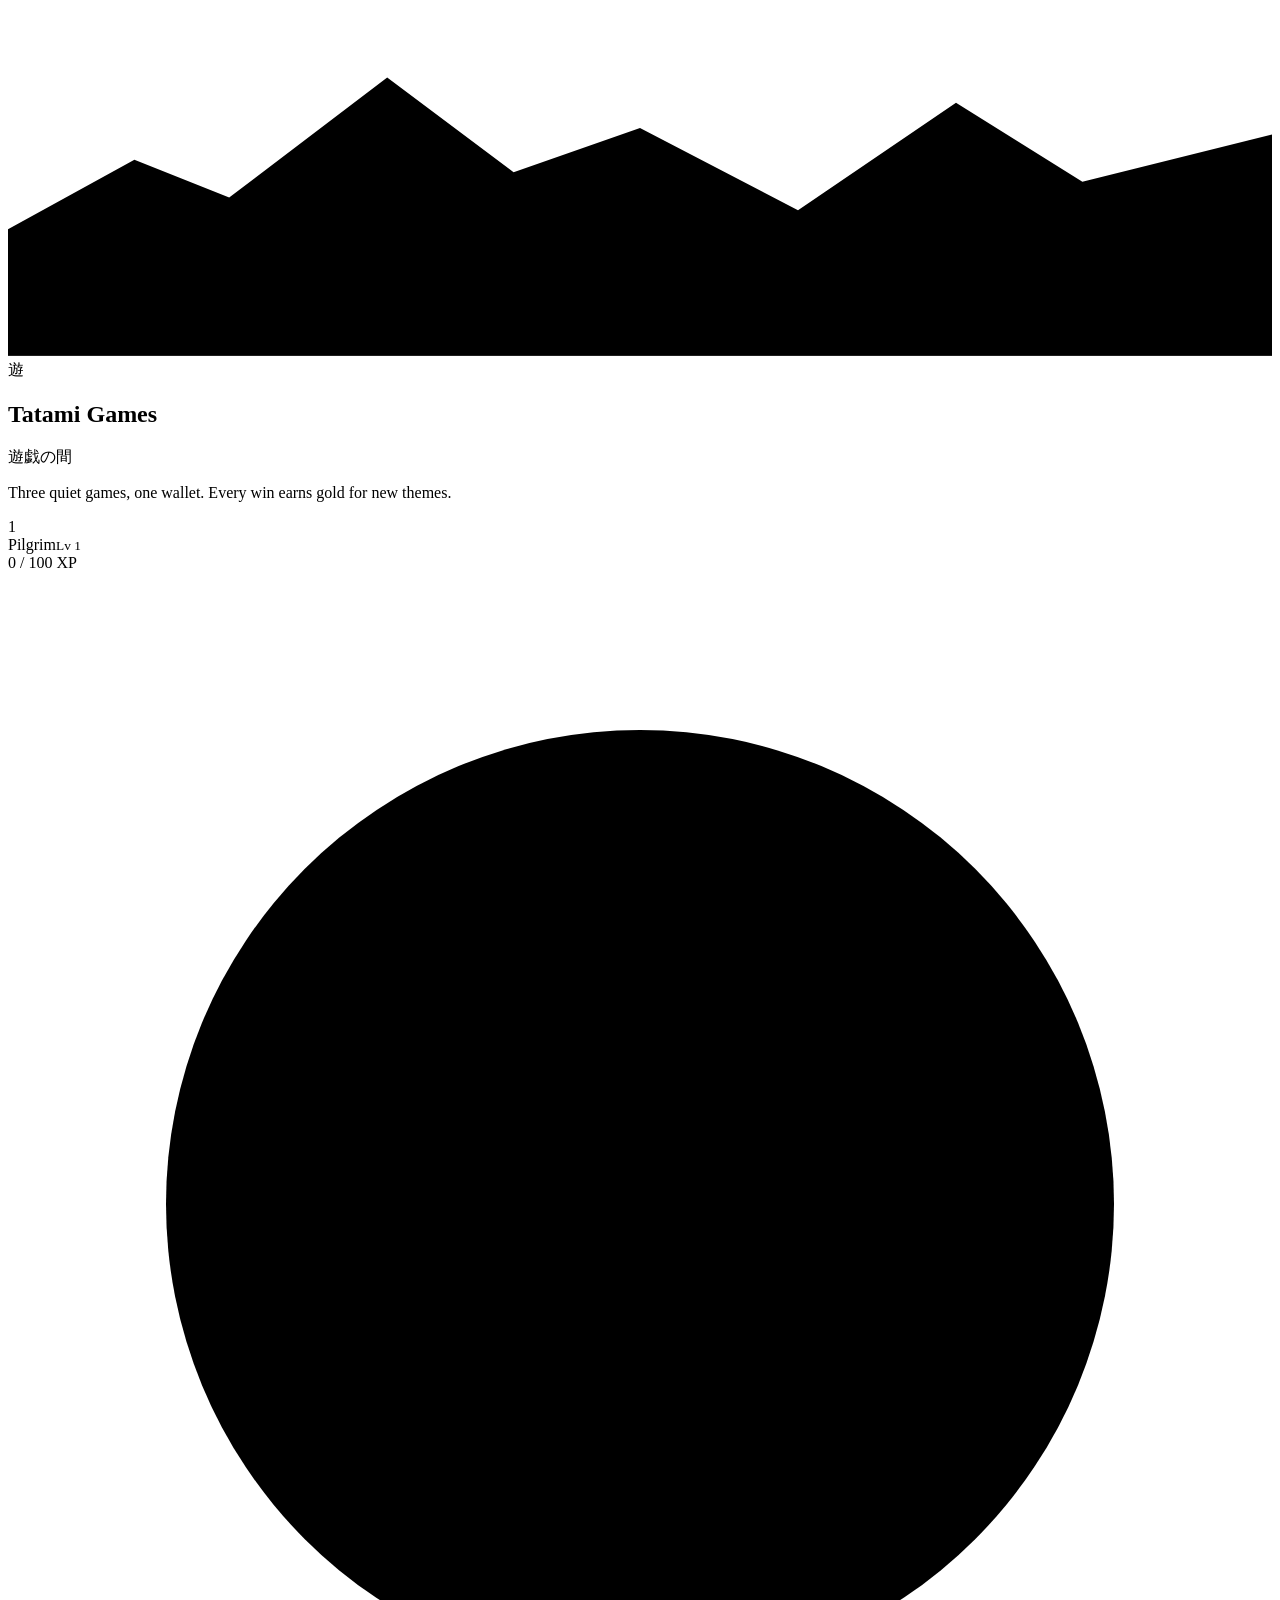
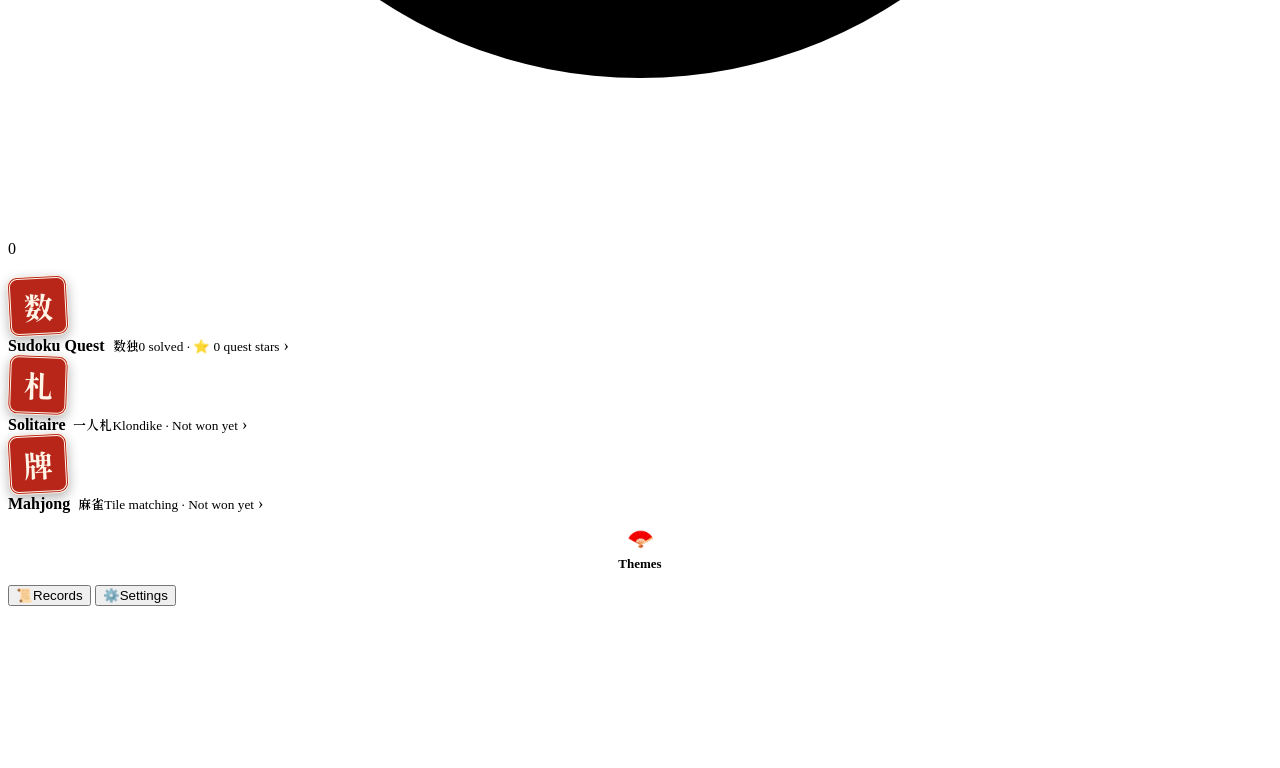
==== index.html @ 04c072c2 "Tatami Games: add Solitaire and Mahjong with a shared hub - index.html is now a hub for all three ga" ====
<!doctype html>
<html lang="en">
<head>
<meta charset="utf-8">
<meta name="viewport" content="width=device-width, initial-scale=1, viewport-fit=cover, user-scalable=no">
<meta name="apple-mobile-web-app-capable" content="yes">
<meta name="mobile-web-app-capable" content="yes">
<meta name="apple-mobile-web-app-status-bar-style" content="black-translucent">
<meta name="apple-mobile-web-app-title" content="Tatami Games">
<meta name="theme-color" content="#140d0b">
<title>Tatami Games</title>
<link rel="manifest" href="manifest.webmanifest">
<link rel="apple-touch-icon" href="icon-180.png">
<link rel="icon" href="icon-192.png">
<link rel="preconnect" href="https://fonts.googleapis.com">
<link rel="preconnect" href="https://fonts.gstatic.com" crossorigin>
<link href="https://fonts.googleapis.com/css2?family=Shippori+Mincho+B1:wght@600;800&display=swap" rel="stylesheet">
<link rel="stylesheet" href="style.css">
<link rel="stylesheet" href="games.css">
</head>
<body data-theme="lacquer">
<div id="app">
  <section id="screen-home" class="screen active"></section>
</div>
<div id="modal" class="modal hidden"><div id="modal-card" class="modal-card"></div></div>
<div id="toast"></div>
<canvas id="confetti"></canvas>
<script src="common.js"></script>
<script src="hub.js"></script>
</body>
</html>
---- games.css ----
/* Hub, Solitaire and Mahjong. Builds on style.css (themes, cards, buttons, modals). */

/* ---------- Hub ---------- */
a.big, .mini-row a { color: inherit; text-decoration: none; -webkit-touch-callout: none; }
.mini-row a {
  display: flex; flex-direction: column; align-items: center; gap: 4px; padding: 13px 6px; border-radius: 16px;
  background: var(--panel); border: 1px solid var(--line); font-size: 22px; position: relative;
}
.mini-row a span { font-size: 13px; font-weight: 600; color: var(--muted); }
.mini-row a:active { transform: scale(.96); }
[data-theme="lacquer"] .mini-row a::after {
  content: ''; position: absolute; inset: 4px; border: 1px solid color-mix(in srgb, var(--gold) 22%, transparent); border-radius: 12px; pointer-events: none;
}
.mini-row.two { grid-template-columns: 1fr 1fr; }
.game-card { padding: 16px; }
.game-card b em { font-style: normal; font-weight: 600; font-size: 13px; color: var(--accent2); margin-left: 4px; font-family: 'Shippori Mincho B1', 'Hiragino Mincho ProN', serif; }
.gseal {
  flex: none; width: 54px; height: 54px; display: grid; place-items: center; border-radius: 10px;
  background: #b8261a; color: #fff4e6; border: 3px double #fff4e6; transform: rotate(-3deg);
  font: 800 30px/1 'Shippori Mincho B1', 'Hiragino Mincho ProN', serif; box-shadow: 0 4px 12px rgba(0,0,0,.3);
}
.game-card:nth-of-type(2) .gseal { transform: rotate(2deg); }
.live { color: var(--good); font-size: 11px; }
.big .chev.reward { display: flex; align-items: center; gap: 4px; font-size: 14px; font-weight: 800; color: var(--gold); }
.rules { text-align: left; margin-top: 8px; }
.rules p { font-size: 14px; line-height: 1.5; margin-top: 10px; }

/* Sudoku's home: a way back to the hub */
#screen-home > .hub-back { position: absolute; top: 0; left: 0; z-index: 3; }

/* ---------- Shared game page frame ---------- */
.play-page #app { height: 100dvh; display: flex; flex-direction: column; padding-left: 8px; padding-right: 8px; overflow: hidden; }
.play-page .screen.active { flex: 1; min-height: 0; gap: 8px; }
.play-page #screen-game { align-items: stretch; }
.play-page #screen-menu.active { overflow-y: auto; -webkit-overflow-scrolling: touch; padding: 0 6px 16px; margin: 0 -2px; }
.play-stats { display: flex; justify-content: space-between; padding: 0 6px; font-weight: 700; font-size: 14px; color: var(--muted); font-variant-numeric: tabular-nums; }
.tools.four { width: 100%; grid-template-columns: repeat(4, 1fr); }
.tool:disabled { opacity: .35; }
.tool.ready svg { color: var(--gold); filter: drop-shadow(0 0 6px var(--gold)); }
.tool.ready span { color: var(--gold); }

/* ---------- Solitaire ---------- */
.sol-board { position: relative; flex: 1; min-height: 0; touch-action: none; }
.slot, .pc { position: absolute; left: 0; top: 0; width: var(--cw); height: var(--ch); border-radius: calc(var(--cw) * .12); }
.slot {
  display: grid; place-items: center; border: 2px dashed color-mix(in srgb, var(--text) 18%, transparent);
  background: color-mix(in srgb, var(--text) 4%, transparent); color: color-mix(in srgb, var(--text) 22%, transparent);
  font-size: calc(var(--cw) * .5); font-family: 'Shippori Mincho B1', 'Hiragino Mincho ProN', serif;
}
.slot.found-slot.red { color: color-mix(in srgb, var(--accent) 45%, transparent); }
.slot.tab-slot span { font-size: calc(var(--cw) * .36); opacity: .7; }
.slot.stock-slot { cursor: pointer; }
.slot.hint { border-color: var(--gold); box-shadow: 0 0 14px var(--gold); }

.pc { transition: transform .24s cubic-bezier(.3,.8,.3,1); will-change: transform; cursor: pointer; }
.pc.instant, .pc.dragging { transition: none; }
.pc.dragging .pc-in { box-shadow: 0 12px 24px rgba(0,0,0,.4); }
.pc-in { position: absolute; inset: 0; border-radius: inherit; box-shadow: 0 1px 3px rgba(0,0,0,.35); }
.pc-face, .pc-back { position: absolute; inset: 0; border-radius: inherit; overflow: hidden; }
.pc-back, .pc.down .pc-face { display: none; }
.pc.down .pc-back { display: block; }
.pc.flip .pc-in { animation: cardFlip .28s ease-out; }
@keyframes cardFlip { 0% { transform: scaleX(.05); } 100% { transform: none; } }
.pc-face {
  background: linear-gradient(170deg, #fffdf6, #f3ead6); color: #1f1a17; border: 1px solid rgba(0,0,0,.18);
  font-family: -apple-system, BlinkMacSystemFont, 'SF Pro Text', 'Segoe UI', Roboto, sans-serif;
}
.pc-face.red { color: #c0392b; }
.pc-face .pr { position: absolute; left: 6%; top: 2%; font-weight: 800; font-size: calc(var(--cw) * .36); letter-spacing: -.06em; line-height: 1; }
.pc-face .ps { position: absolute; right: 7%; top: 3%; font-size: calc(var(--cw) * .32); line-height: 1; }
.pc-face .pm { position: absolute; left: 0; right: 0; bottom: 8%; text-align: center; font-size: calc(var(--cw) * .62); line-height: 1; }
.pc-face .pm.court { font-family: 'Shippori Mincho B1', 'Hiragino Mincho ProN', serif; font-weight: 800; font-size: calc(var(--cw) * .56); bottom: 10%; }
.pc-back {
  border: 2px solid #fff4e6;
  background:
    radial-gradient(circle at 50% 100%, transparent 28%, rgba(255,240,215,.22) 30%, transparent 34%, transparent 46%, rgba(255,240,215,.18) 48%, transparent 52%) 0 0 / 14px 8px,
    linear-gradient(160deg, color-mix(in srgb, var(--accent) 85%, #fff), color-mix(in srgb, var(--accent) 70%, #000));
  box-shadow: inset 0 0 0 2px color-mix(in srgb, var(--accent) 60%, #000);
}
.pc.hint .pc-in { box-shadow: 0 0 0 3px var(--gold), 0 0 16px var(--gold); }
.pc.shake .pc-in { animation: shake .35s; }

/* ---------- Mahjong ---------- */
.mj-board { position: relative; flex: 1; min-height: 0; }
.mt {
  position: absolute; width: calc(var(--tw) - 1px); height: calc(var(--th) - 1px); border-radius: calc(var(--tw) * .14);
  background: #e9dcbd; cursor: pointer;
  box-shadow: calc(var(--d) * .5) calc(var(--d) * .5) 0 #d9c393, var(--d) var(--d) 0 #a8875a, calc(var(--d) + 1px) calc(var(--d) + 2px) 5px rgba(0,0,0,.4);
  transition: transform .15s, opacity .25s, filter .2s;
}
.mt-face {
  position: absolute; inset: 0; border-radius: inherit; display: grid; place-items: center; overflow: hidden;
  background: linear-gradient(160deg, #fffdf7, #f4ead4); border: 1px solid rgba(120,90,40,.25);
  font-family: 'Shippori Mincho B1', 'Hiragino Mincho ProN', serif;
}
.mt-svg { width: 86%; height: 86%; stroke: none; fill: initial; }
.mt-num { position: absolute; top: 4%; left: 0; right: 0; text-align: center; font-weight: 800; font-size: calc(var(--tw) * .44); color: #1e293b; line-height: 1; }
.mt-wan { position: absolute; bottom: 6%; left: 0; right: 0; text-align: center; font-weight: 800; font-size: calc(var(--tw) * .46); color: #c0392b; line-height: 1; }
.mt-big { font-weight: 800; font-size: calc(var(--tw) * .64); line-height: 1; }
.mt-bonus { font-size: calc(var(--tw) * .56); margin-top: -12%; }
.mt-tag { position: absolute; bottom: 7%; right: 8%; color: #fff; font-size: calc(var(--tw) * .2); font-weight: 800; padding: 1px 3px; border-radius: 4px; line-height: 1.1; }
.mt-white { width: 56%; height: 66%; border: calc(var(--tw) * .06) solid #1d4ed8; border-radius: 4px; box-shadow: inset 0 0 0 calc(var(--tw) * .04) #fff, inset 0 0 0 calc(var(--tw) * .07) #1d4ed8; }
.mj-board.dim .mt.blocked { filter: brightness(.72) saturate(.7); }
.mt.sel { transform: translateY(-3px); }
.mt.sel .mt-face { background: linear-gradient(160deg, #fff5c8, #f6d77a); box-shadow: inset 0 0 0 3px var(--gold); }
.mt.hint .mt-face { animation: tileHint .8s ease-in-out 2; }
@keyframes tileHint { 50% { box-shadow: inset 0 0 0 3px var(--accent2); background: #e7f8ff; } }
.mt.gone { opacity: 0; pointer-events: none; transform: scale(.6); }
.mt.pop-out { opacity: 0; transform: scale(1.25) translateY(-8px); pointer-events: none; }
.mt.shake { animation: shake .35s; }
.mt.drop { animation: tileDrop .45s cubic-bezier(.2,1.3,.4,1) backwards; }
@keyframes tileDrop { from { opacity: 0; transform: translateY(-30px) scale(1.08); } }
.mt.shuffled { animation: tileShuffle .5s ease; }
@keyframes tileShuffle { 40% { transform: scaleX(.1); } }

.mj-hero { display: grid; place-items: center; padding: 6px 0 4px; }
.mj-hero-tiles { display: flex; gap: 14px; --tw: 52px; --th: 68px; --d: 6px; }
.mj-hero-tiles .mt { position: relative; cursor: default; }
.mj-hero-tiles .mt:nth-child(1) { transform: rotate(-8deg) translateY(6px); }
.mj-hero-tiles .mt:nth-child(3) { transform: rotate(8deg) translateY(6px); }
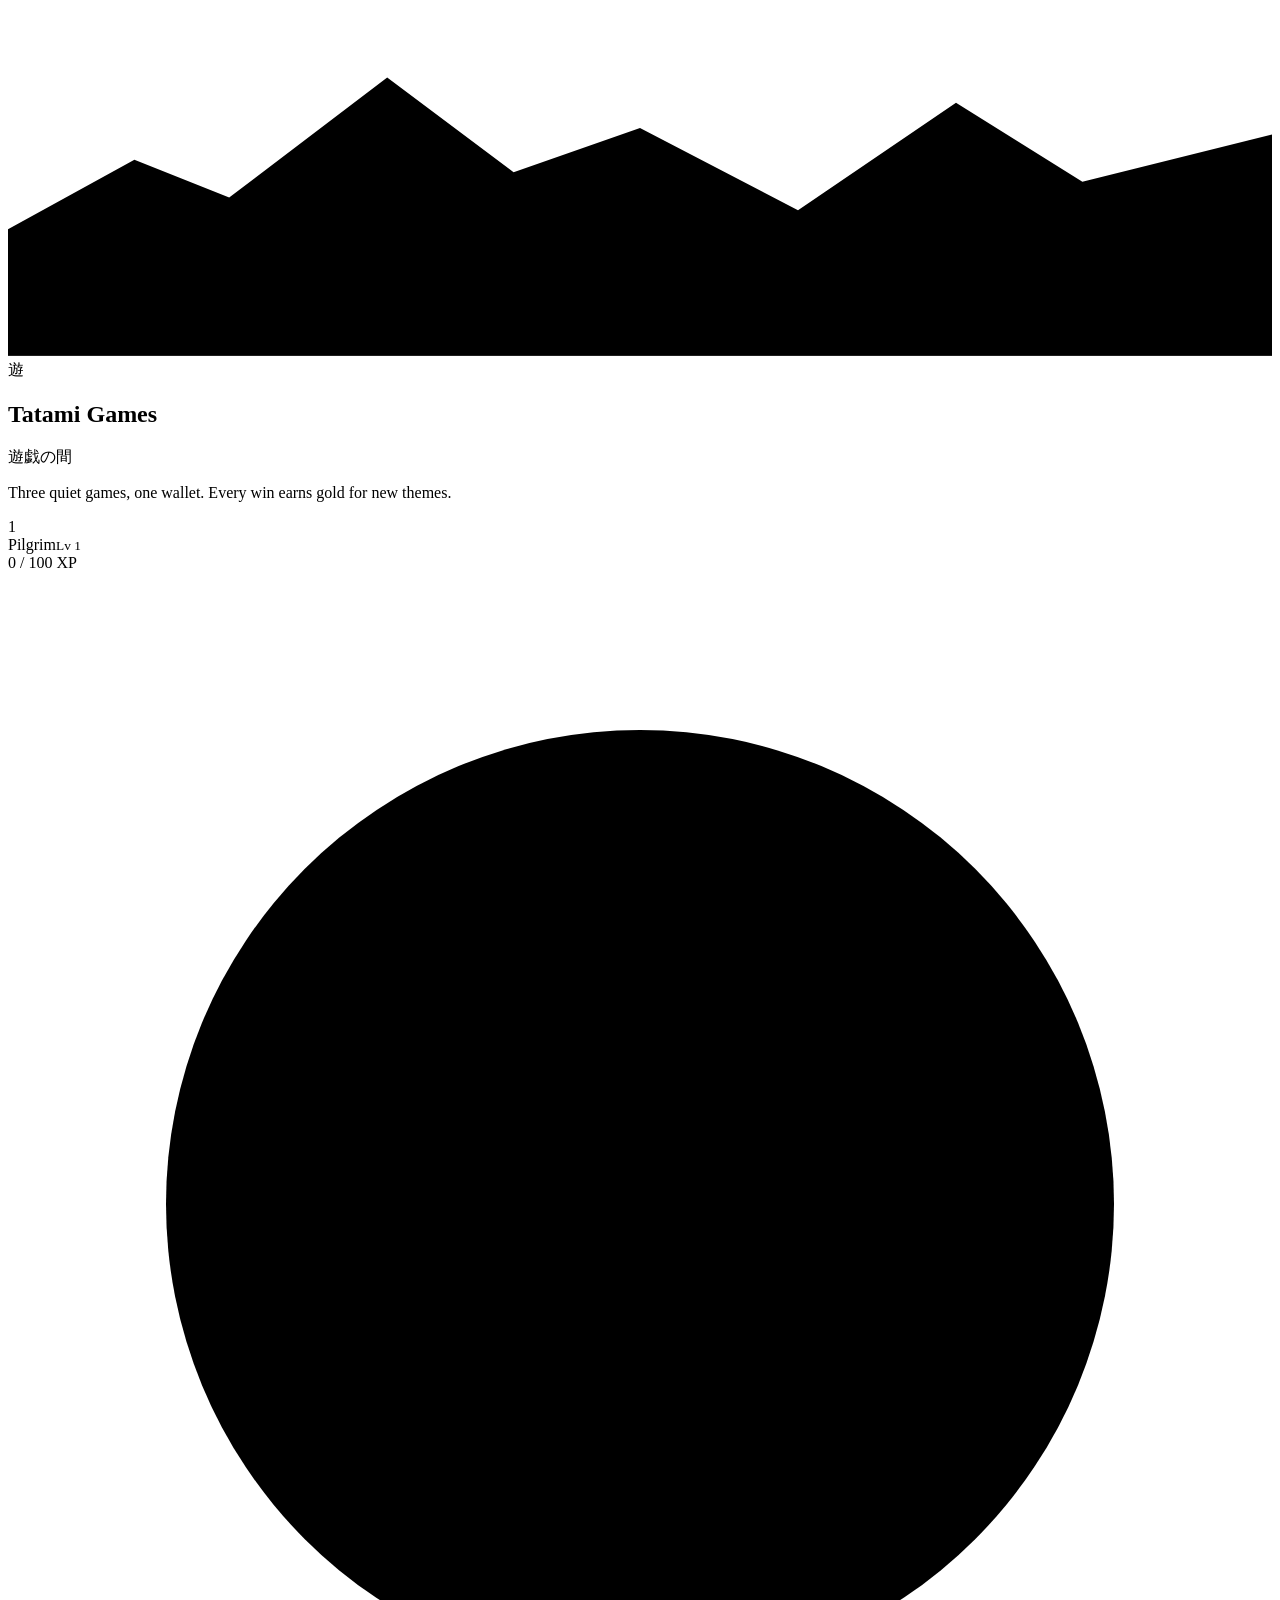
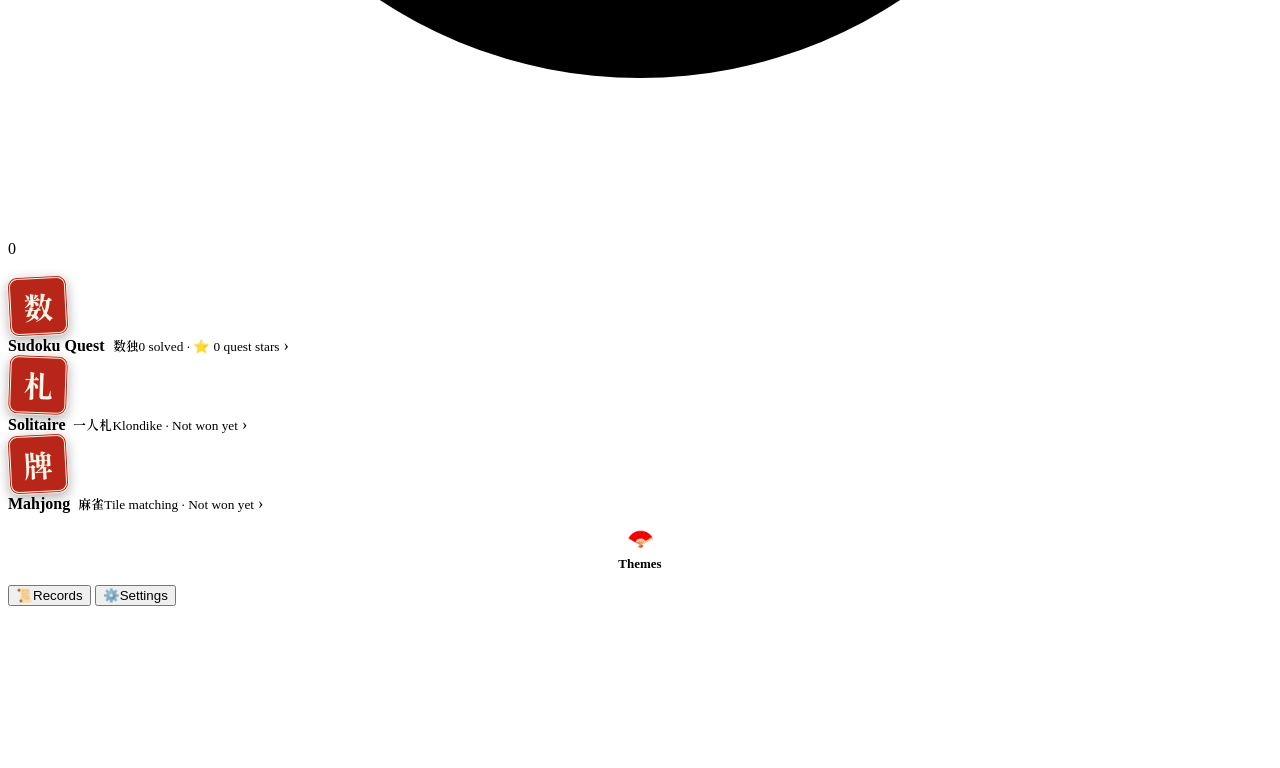
==== commit 720f51bb: "Fonts saved in the app, delete only this app's old caches, block zoom Pages apps share one origin, s" ====
--- a/index.html
+++ b/index.html
@@ -2,7 +2,7 @@
 <html lang="en">
 <head>
 <meta charset="utf-8">
-<meta name="viewport" content="width=device-width, initial-scale=1, viewport-fit=cover, user-scalable=no">
+<meta name="viewport" content="width=device-width, initial-scale=1, maximum-scale=1, user-scalable=no, viewport-fit=cover">
 <meta name="apple-mobile-web-app-capable" content="yes">
 <meta name="mobile-web-app-capable" content="yes">
 <meta name="apple-mobile-web-app-status-bar-style" content="black-translucent">
@@ -12,9 +12,7 @@
 <link rel="manifest" href="manifest.webmanifest">
 <link rel="apple-touch-icon" href="icon-180.png">
 <link rel="icon" href="icon-192.png">
-<link rel="preconnect" href="https://fonts.googleapis.com">
-<link rel="preconnect" href="https://fonts.gstatic.com" crossorigin>
-<link href="https://fonts.googleapis.com/css2?family=Shippori+Mincho+B1:wght@600;800&display=swap" rel="stylesheet">
+<link rel="stylesheet" href="fonts/fonts.css">
 <link rel="stylesheet" href="style.css">
 <link rel="stylesheet" href="games.css">
 </head>
--- a/fonts/fonts.css
+++ b/fonts/fonts.css
@@ -0,0 +1,595 @@
+/* Vendored from Google Fonts so the app works offline. Only the subsets this app's text uses. */
+/* slice */
+@font-face {
+  font-family: 'Shippori Mincho B1';
+  font-style: normal;
+  font-weight: 600;
+  font-display: swap;
+  src: url(ShipporiMinchoB1-0.woff2) format('woff2');
+  unicode-range: U+25e4-25e6, U+2601-2603, U+2609, U+260e-260f, U+2616-2617, U+261c-261f, U+262f, U+2641, U+2660, U+2662-2664, U+2666-2668, U+266d-266e, U+2672-267d, U+26bd-26be, U+2702, U+271a, U+273d, U+2740, U+2756, U+2776-2793, U+27a1, U+2934-2935, U+29bf, U+29fa-29fb, U+2b05-2b07, U+2b1a, U+2b95, U+2e3a-2e3b, U+2e80-2e99, U+2e9b-2ef3, U+2f00-2f13;
+}
+/* slice */
+@font-face {
+  font-family: 'Shippori Mincho B1';
+  font-style: normal;
+  font-weight: 600;
+  font-display: swap;
+  src: url(ShipporiMinchoB1-1.woff2) format('woff2');
+  unicode-range: U+2227, U+26a0, U+2713, U+301f, U+4ff8, U+5239, U+526a, U+54fa, U+5740, U+5937, U+5993, U+59fb, U+5a3c, U+5c41, U+6028, U+626e, U+646f, U+647a, U+64b0, U+64e2, U+65a7, U+66fe, U+6727, U+6955, U+6bef, U+6f23, U+724c, U+767c, U+7a83, U+7ac4, U+7b67, U+8000, U+8471, U+8513, U+8599, U+86db, U+8718, U+87f2, U+88f3, U+8ad2, U+8e2a, U+8fa3, U+95a5, U+9798, U+9910, U+9957, U+9bab, U+9c3b, U+9daf, U+ff95;
+}
+/* slice */
+@font-face {
+  font-family: 'Shippori Mincho B1';
+  font-style: normal;
+  font-weight: 600;
+  font-display: swap;
+  src: url(ShipporiMinchoB1-2.woff2) format('woff2');
+  unicode-range: U+251c, U+2523, U+4e14, U+545f, U+54bd, U+553e, U+55dc, U+56da, U+589c, U+5b55, U+5bb5, U+5ce1, U+5df4, U+5eb6, U+5ec9, U+6191, U+62f7, U+6357, U+64a5, U+6591, U+65bc, U+6897, U+6e1a, U+7063, U+711a, U+721b, U+722c, U+75b9, U+75d5, U+75fa, U+7766, U+7aae, U+7b48, U+7b8b, U+7d21, U+7e55, U+7f75, U+842c, U+8910, U+8a63, U+8b39, U+8b5a, U+8cdc, U+8d74, U+907d, U+91e7, U+9306, U+96bc, U+98f4, U+9ac4;
+}
+/* slice */
+@font-face {
+  font-family: 'Shippori Mincho B1';
+  font-style: normal;
+  font-weight: 600;
+  font-display: swap;
+  src: url(ShipporiMinchoB1-3.woff2) format('woff2');
+  unicode-range: U+2002, U+2025, U+4f8d, U+51e1, U+51f8, U+5507, U+5598, U+58f1, U+5983, U+59ac, U+5c3c, U+5de7, U+5e7d, U+5eca, U+5f61, U+606d, U+60f9, U+636e, U+64ec, U+67da, U+67ff, U+6813, U+68f2, U+693f, U+6b6a, U+6bbb, U+6ef4, U+7092, U+717d, U+7261, U+73c8, U+7432, U+7483, U+76fe, U+7709, U+78d0, U+81a3, U+81b3, U+82af, U+8305, U+8309, U+8870, U+88fe, U+8cd1, U+8d66, U+906e, U+971e, U+9812, U+ff79, U+ff90;
+}
+/* slice */
+@font-face {
+  font-family: 'Shippori Mincho B1';
+  font-style: normal;
+  font-weight: 600;
+  font-display: swap;
+  src: url(ShipporiMinchoB1-4.woff2) format('woff2');
+  unicode-range: U+25b3, U+30f5, U+4eae, U+4f46, U+4f51, U+5203, U+52ff, U+55a7, U+564c, U+565b, U+57f9, U+5805, U+5b64, U+5e06, U+5f70, U+5f90, U+60e8, U+6182, U+62f3, U+62fe, U+63aa, U+64a4, U+65d7, U+673a, U+6851, U+68cb, U+68df, U+6d1e, U+6e58, U+6e9d, U+77b3, U+7832, U+7c3f, U+7db4, U+7f70, U+80aa, U+80c6, U+8105, U+819d, U+8276, U+8679, U+8986, U+8c9d, U+8fc5, U+916c, U+9665, U+9699, U+96c0, U+9a19, U+ff8b;
+}
+/* slice */
+@font-face {
+  font-family: 'Shippori Mincho B1';
+  font-style: normal;
+  font-weight: 600;
+  font-display: swap;
+  src: url(ShipporiMinchoB1-5.woff2) format('woff2');
+  unicode-range: U+2010, U+2502, U+25b6, U+4f3a, U+514b, U+5265, U+52c3, U+5339, U+53ec, U+54c0, U+55b0, U+5854, U+5b8f, U+5cb3, U+5e84, U+60da, U+6247, U+6249, U+628a, U+62cd, U+65ac, U+6838, U+690e, U+6cf0, U+6f02, U+6f2c, U+6f70, U+708a, U+7434, U+75be, U+77ef, U+7c60, U+7c98, U+7d1b, U+7e2b, U+80a5, U+81e3, U+820c, U+8210, U+8475, U+862d, U+8650, U+8997, U+906d, U+91c8, U+9700, U+9727, U+9df9, U+ff3a, U+ff9a;
+}
+/* slice */
+@font-face {
+  font-family: 'Shippori Mincho B1';
+  font-style: normal;
+  font-weight: 600;
+  font-display: swap;
+  src: url(ShipporiMinchoB1-6.woff2) format('woff2');
+  unicode-range: U+25c7, U+3007, U+504f, U+507d, U+51a0, U+52a3, U+5410, U+5510, U+559a, U+5782, U+582a, U+5c0a, U+5c3f, U+5c48, U+5f6b, U+6176, U+622f, U+6279, U+62bd, U+62dd, U+65ed, U+67b6, U+6817, U+6850, U+6d6a, U+6deb, U+6ea2, U+6edd, U+6f5c, U+72e9, U+73a9, U+7573, U+76bf, U+7950, U+7956, U+7f8a, U+7ffc, U+80a2, U+80c3, U+83ca, U+8a02, U+8a13, U+8df5, U+9375, U+983b, U+99b4, U+ff4e, U+ff71, U+ff89, U+ff97;
+}
+/* slice */
+@font-face {
+  font-family: 'Shippori Mincho B1';
+  font-style: normal;
+  font-weight: 600;
+  font-display: swap;
+  src: url(ShipporiMinchoB1-7.woff2) format('woff2');
+  unicode-range: U+24, U+2022, U+2212, U+221f, U+2665, U+4ecf, U+5100, U+51cd, U+52d8, U+5378, U+53f6, U+574a, U+5982, U+5996, U+5c1a, U+5e1d, U+5f84, U+609f, U+61a7, U+61f8, U+6398, U+63ee, U+6676, U+6691, U+6eb6, U+7126, U+71e5, U+7687, U+7965, U+7d17, U+80a1, U+8107, U+8266, U+85a6, U+8987, U+8ca2, U+8cab, U+8e0a, U+9042, U+95c7, U+9810, U+9867, U+98fc, U+ff52-ff54, U+ff61, U+ff77, U+ff98-ff99;
+}
+/* slice */
+@font-face {
+  font-family: 'Shippori Mincho B1';
+  font-style: normal;
+  font-weight: 600;
+  font-display: swap;
+  src: url(ShipporiMinchoB1-8.woff2) format('woff2');
+  unicode-range: U+60, U+2200, U+226b, U+2461, U+517c, U+526f, U+5800, U+5b97, U+5bf8, U+5c01, U+5d29, U+5e4c, U+5e81, U+6065, U+61d0, U+667a, U+6696, U+6843, U+6c99, U+6d99, U+6ec5, U+6f22, U+6f6e, U+6fa4, U+6fef, U+71c3, U+72d9, U+7384, U+78e8, U+7a1a, U+7a32, U+7a3c, U+7adc, U+7ca7, U+7d2b, U+7dad, U+7e4b, U+80a9, U+8170, U+81ed, U+820e, U+8a17, U+8afe, U+90aa, U+914e, U+963f, U+99c4, U+9eba, U+9f3b, U+ff38;
+}
+/* slice */
+@font-face {
+  font-family: 'Shippori Mincho B1';
+  font-style: normal;
+  font-weight: 600;
+  font-display: swap;
+  src: url(ShipporiMinchoB1-9.woff2) format('woff2');
+  unicode-range: U+2015, U+2190, U+4e43, U+5019, U+5247, U+52e7, U+5438, U+54b2, U+55ab, U+57f7, U+5bd2, U+5e8a, U+5ef6, U+6016, U+60b2, U+6162, U+6319, U+6551, U+6607, U+66b4, U+675f, U+67d4, U+6b20, U+6b53, U+6ce3, U+719f, U+75b2, U+770b, U+7720, U+77ac, U+79d2, U+7af9, U+7d05, U+7dca, U+8056, U+80f8, U+81f3, U+8352, U+885d, U+8a70, U+8aa4, U+8cbc, U+900f, U+9084, U+91e3, U+9451, U+96c4, U+99c6, U+9ad4, U+ff70;
+}
+/* slice */
+@font-face {
+  font-family: 'Shippori Mincho B1';
+  font-style: normal;
+  font-weight: 600;
+  font-display: swap;
+  src: url(ShipporiMinchoB1-10.woff2) format('woff2');
+  unicode-range: U+2193, U+25b2, U+4e4b, U+516d, U+51c4, U+529f, U+52c9, U+5360, U+5442, U+5857, U+5915, U+59eb, U+5a9b, U+5c3b, U+6012, U+61b6, U+62b1, U+6311, U+6577, U+65e2, U+65ec, U+6613, U+6790, U+6cb9, U+7372, U+76ae, U+7d5e, U+7fcc, U+88ab, U+88d5, U+8caf, U+8ddd, U+8ecd, U+8f38, U+8f9e, U+8feb, U+9063, U+90f5, U+93e1, U+968a, U+968f, U+98fe, U+9ec4, U+ff1d, U+ff27, U+ff2a, U+ff36, U+ff3b, U+ff3d, U+ffe5;
+}
+/* slice */
+@font-face {
+  font-family: 'Shippori Mincho B1';
+  font-style: normal;
+  font-weight: 600;
+  font-display: swap;
+  src: url(ShipporiMinchoB1-11.woff2) format('woff2');
+  unicode-range: U+4e03, U+4f38, U+50b7, U+5264, U+5348, U+5371, U+585a, U+58ca, U+5951, U+59b9, U+59d4, U+5b98, U+5f8b, U+6388, U+64cd, U+65e7, U+6803, U+6b6f, U+6d66, U+6e0b, U+6ecb, U+6fc3, U+72ac, U+773c, U+77e2, U+7968, U+7a74, U+7dba, U+7dd1, U+7e3e, U+808c, U+811a, U+8179, U+8239, U+8584, U+8a0e, U+8a72, U+8b66, U+8c46, U+8f29, U+90a3, U+9234, U+96f0, U+9769, U+9774, U+9aa8, U+ff26, U+ff28, U+ff9e-ff9f;
+}
+/* slice */
+@font-face {
+  font-family: 'Shippori Mincho B1';
+  font-style: normal;
+  font-weight: 600;
+  font-display: swap;
+  src: url(ShipporiMinchoB1-12.woff2) format('woff2');
+  unicode-range: U+7e, U+b4, U+25c6, U+2661, U+4e92, U+4eee, U+4ffa, U+5144, U+5237, U+5287, U+52b4, U+58c1, U+5bff, U+5c04, U+5c06, U+5e95, U+5f31, U+5f93, U+63c3, U+640d, U+6557, U+6614, U+662f, U+67d3, U+690d, U+6bba, U+6e6f, U+72af, U+732b, U+7518, U+7ae0, U+7ae5, U+7af6, U+822a, U+89e6, U+8a3a, U+8a98, U+8cb8, U+8de1, U+8e8d, U+95d8, U+961c, U+96a3, U+96ea, U+9bae, U+ff20, U+ff22, U+ff29, U+ff2b-ff2c;
+}
+/* slice */
+@font-face {
+  font-family: 'Shippori Mincho B1';
+  font-style: normal;
+  font-weight: 600;
+  font-display: swap;
+  src: url(ShipporiMinchoB1-13.woff2) format('woff2');
+  unicode-range: U+25cb, U+4e71, U+4f59, U+50d5, U+520a, U+5217, U+5230, U+523a-523b, U+541b, U+5439, U+5747, U+59c9, U+5bdf, U+5c31, U+5de8, U+5e7c, U+5f69, U+6050, U+60d1, U+63cf, U+663c, U+67c4, U+6885, U+6c38, U+6d6e, U+6db2, U+6df7, U+6e2c, U+6f5f, U+7532, U+76e3-76e4, U+7701, U+793c, U+79f0, U+7a93, U+7d00, U+7de0, U+7e54, U+8328, U+8840, U+969c, U+96e8, U+9811, U+9aea, U+9b5a, U+ff24, U+ff2e, U+ff57;
+}
+/* slice */
+@font-face {
+  font-family: 'Shippori Mincho B1';
+  font-style: normal;
+  font-weight: 600;
+  font-display: swap;
+  src: url(ShipporiMinchoB1-14.woff2) format('woff2');
+  unicode-range: U+25bc, U+3012, U+4ef2, U+4f0a, U+516b, U+5373, U+539a, U+53b3, U+559c, U+56f0, U+5727, U+5742, U+5965, U+59ff, U+5bc6, U+5dfb, U+5e45, U+5ead, U+5fb3, U+6211, U+6253, U+639b, U+63a8, U+6545, U+6575, U+6628, U+672d, U+68a8, U+6bdb, U+6d25, U+707d, U+767e, U+7834, U+7b46, U+7bc9, U+8074, U+82e6, U+8349, U+8a2a, U+8d70, U+8da3, U+8fce, U+91cc, U+967d, U+97ff, U+9996, U+ff1c, U+ff2f, U+ff32, U+ff34;
+}
+/* slice */
+@font-face {
+  font-family: 'Shippori Mincho B1';
+  font-style: normal;
+  font-weight: 600;
+  font-display: swap;
+  src: url(ShipporiMinchoB1-15.woff2) format('woff2');
+  unicode-range: U+3d, U+5e, U+25cf, U+4e0e, U+4e5d, U+4e73, U+4e94, U+4f3c, U+5009, U+5145, U+51ac, U+5238, U+524a, U+53f3, U+547c, U+5802, U+5922, U+5a66, U+5c0e, U+5de6, U+5fd8, U+5feb, U+6797, U+685c, U+6b7b, U+6c5f-6c60, U+6cc9, U+6ce2, U+6d17, U+6e21, U+7167, U+7642, U+76db, U+8001, U+821e, U+8857, U+89d2, U+8b1b, U+8b70, U+8cb4, U+8cde, U+8f03, U+8f2a, U+968e, U+9b54, U+9e7f, U+9ebb, U+ff05, U+ff33;
+}
+/* slice */
+@font-face {
+  font-family: 'Shippori Mincho B1';
+  font-style: normal;
+  font-weight: 600;
+  font-display: swap;
+  src: url(ShipporiMinchoB1-16.woff2) format('woff2');
+  unicode-range: U+4e01, U+4e21, U+4e38, U+52a9, U+547d, U+592e, U+5931, U+5b63, U+5c40, U+5dde, U+5e78, U+5efa, U+5fa1, U+604b, U+6075, U+62c5, U+632f, U+6a19, U+6c0f, U+6c11, U+6c96, U+6e05, U+70ba, U+71b1, U+7387, U+7403, U+75c5, U+77ed, U+795d, U+7b54, U+7cbe, U+7d19, U+7fa4, U+8089, U+81f4, U+8208, U+8336, U+8457, U+8a33, U+8c4a, U+8ca0, U+8ca8, U+8cc0, U+9014, U+964d, U+9803, U+983c, U+98db, U+ff17, U+ff21;
+}
+/* slice */
+@font-face {
+  font-family: 'Shippori Mincho B1';
+  font-style: normal;
+  font-weight: 600;
+  font-display: swap;
+  src: url(ShipporiMinchoB1-17.woff2) format('woff2');
+  unicode-range: U+25, U+25a0, U+4e26, U+4f4e, U+5341, U+56f2, U+5bbf, U+5c45, U+5c55, U+5c5e, U+5dee, U+5e9c, U+5f7c, U+6255, U+627f, U+62bc, U+65cf, U+661f, U+666e, U+66dc, U+67fb, U+6975, U+6a4b, U+6b32, U+6df1, U+6e29, U+6fc0, U+738b, U+7686, U+7a76, U+7a81, U+7c73, U+7d75, U+7dd2, U+82e5, U+82f1, U+85ac, U+888b, U+899a, U+8a31, U+8a8c, U+8ab0, U+8b58, U+904a, U+9060, U+9280, U+95b2, U+984d, U+9ce5, U+ff18;
+}
+/* slice */
+@font-face {
+  font-family: 'Shippori Mincho B1';
+  font-style: normal;
+  font-weight: 600;
+  font-display: swap;
+  src: url(ShipporiMinchoB1-18.woff2) format('woff2');
+  unicode-range: U+30f6, U+50ac, U+5178, U+51e6, U+5224, U+52dd, U+5883, U+5897, U+590f, U+5a5a, U+5bb3, U+5c65, U+5e03, U+5e2b, U+5e30, U+5eb7, U+6271, U+63f4, U+64ae, U+6574, U+672b, U+679a, U+6a29-6a2a, U+6ca2, U+6cc1, U+6d0b, U+713c, U+74b0, U+7981, U+7a0b, U+7bc0, U+7d1a, U+7d61, U+7fd2, U+822c, U+8996, U+89aa, U+8cac, U+8cbb, U+8d77, U+8def, U+9020, U+9152, U+9244, U+9662, U+967a, U+96e3, U+9759, U+ff16;
+}
+/* slice */
+@font-face {
+  font-family: 'Shippori Mincho B1';
+  font-style: normal;
+  font-weight: 600;
+  font-display: swap;
+  src: url(ShipporiMinchoB1-19.woff2) format('woff2');
+  unicode-range: U+23, U+3c, U+2192, U+4e45, U+4efb, U+4f50, U+4f8b, U+4fc2, U+5024, U+5150, U+5272, U+5370, U+53bb, U+542b, U+56db, U+56e3, U+57ce, U+5bc4, U+5bcc, U+5f71, U+60aa, U+6238, U+6280, U+629c, U+6539, U+66ff, U+670d, U+677e-677f, U+6839, U+69cb, U+6b4c, U+6bb5, U+6e96, U+6f14, U+72ec, U+7389, U+7814, U+79cb, U+79d1, U+79fb, U+7a0e, U+7d0d, U+85e4, U+8d64, U+9632, U+96e2, U+9805, U+99ac, U+ff1e;
+}
+/* slice */
+@font-face {
+  font-family: 'Shippori Mincho B1';
+  font-style: normal;
+  font-weight: 600;
+  font-display: swap;
+  src: url(ShipporiMinchoB1-20.woff2) format('woff2');
+  unicode-range: U+2605-2606, U+301c, U+4e57, U+4fee, U+5065, U+52df, U+533b, U+5357, U+57df, U+58eb, U+58f0, U+591c, U+592a-592b, U+5948, U+5b85, U+5d0e, U+5ea7, U+5ff5, U+6025, U+63a1, U+63a5, U+63db, U+643a, U+65bd, U+671d, U+68ee, U+6982, U+6b73, U+6bd4, U+6d88, U+7570, U+7b11, U+7d76, U+8077, U+8217, U+8c37, U+8c61, U+8cc7, U+8d85, U+901f, U+962a, U+9802, U+9806, U+9854, U+98f2, U+9928, U+99c5, U+9ed2;
+}
+/* slice */
+@font-face {
+  font-family: 'Shippori Mincho B1';
+  font-style: normal;
+  font-weight: 600;
+  font-display: swap;
+  src: url(ShipporiMinchoB1-21.woff2) format('woff2');
+  unicode-range: U+266a, U+4f11, U+533a, U+5343, U+534a, U+53cd, U+5404, U+56f3, U+5b57-5b58, U+5bae, U+5c4a, U+5e0c, U+5e2f, U+5eab, U+5f35, U+5f79, U+614b, U+6226, U+629e, U+65c5, U+6625, U+6751, U+6821, U+6b69, U+6b8b, U+6bce, U+6c42, U+706b, U+7c21, U+7cfb, U+805e, U+80b2, U+82b8, U+843d, U+8853, U+88c5, U+8a3c, U+8a66, U+8d8a, U+8fba, U+9069, U+91cf, U+9752, U+975e, U+9999, U+ff0f-ff10, U+ff14-ff15;
+}
+/* slice */
+@font-face {
+  font-family: 'Shippori Mincho B1';
+  font-style: normal;
+  font-weight: 600;
+  font-display: swap;
+  src: url(ShipporiMinchoB1-22.woff2) format('woff2');
+  unicode-range: U+40, U+4e86, U+4e95, U+4f01, U+4f1d, U+4fbf, U+5099, U+5171, U+5177, U+53cb, U+53ce, U+53f0, U+5668, U+5712, U+5ba4, U+5ca1, U+5f85, U+60f3, U+653e, U+65ad, U+65e9, U+6620, U+6750, U+6761, U+6b62, U+6b74, U+6e08, U+6e80, U+7248, U+7531, U+7533, U+753a, U+77f3, U+798f, U+7f6e, U+8449, U+88fd, U+89b3, U+8a55, U+8ac7, U+8b77, U+8db3, U+8efd, U+8fd4, U+9031-9032, U+9580, U+9589, U+96d1, U+985e;
+}
+/* slice */
+@font-face {
+  font-family: 'Shippori Mincho B1';
+  font-style: normal;
+  font-weight: 600;
+  font-display: swap;
+  src: url(ShipporiMinchoB1-23.woff2) format('woff2');
+  unicode-range: U+2b, U+d7, U+300e-300f, U+4e07, U+4e8c, U+512a, U+5149, U+518d, U+5236, U+52b9, U+52d9, U+5468, U+578b, U+57fa, U+5b8c, U+5ba2, U+5c02, U+5de5, U+5f37, U+5f62, U+623b, U+63d0, U+652f, U+672a, U+6848, U+6d41, U+7136, U+7537, U+754c, U+76f4, U+79c1, U+7ba1, U+7d44, U+7d4c, U+7dcf, U+7dda, U+7de8, U+82b1, U+897f, U+8ca9, U+8cfc, U+904e, U+9664, U+982d, U+9858, U+98a8, U+9a13, U+ff13, U+ff5c;
+}
+/* slice */
+@font-face {
+  font-family: 'Shippori Mincho B1';
+  font-style: normal;
+  font-weight: 600;
+  font-display: swap;
+  src: url(ShipporiMinchoB1-24.woff2) format('woff2');
+  unicode-range: U+4e16, U+4e3b, U+4ea4, U+4ee4, U+4f4d, U+4f4f, U+4f55, U+4f9b, U+5317, U+5358, U+53c2, U+53e4, U+548c, U+571f, U+59cb, U+5cf6, U+5e38, U+63a2, U+63b2, U+6559, U+662d, U+679c, U+6c7a, U+72b6, U+7523, U+767d, U+770c, U+7a2e, U+7a3f, U+7a7a, U+7b2c, U+7b49, U+7d20, U+7d42, U+8003, U+8272, U+8a08, U+8aac, U+8cb7, U+8eab, U+8ee2, U+9054-9055, U+90fd, U+914d, U+91cd, U+969b, U+97f3, U+984c, U+ff06;
+}
+/* slice */
+@font-face {
+  font-family: 'Shippori Mincho B1';
+  font-style: normal;
+  font-weight: 600;
+  font-display: swap;
+  src: url(ShipporiMinchoB1-25.woff2) format('woff2');
+  unicode-range: U+26, U+5f, U+2026, U+203b, U+4e09, U+4eac, U+4ed5, U+4fa1, U+5143, U+5199, U+5207, U+539f, U+53e3, U+53f7, U+5411, U+5473, U+5546, U+55b6, U+5929, U+597d, U+5bb9, U+5c11, U+5c4b, U+5ddd, U+5f97, U+5fc5, U+6295, U+6301, U+6307, U+671b, U+76f8, U+78ba, U+795e, U+7d30, U+7d39, U+7d9a, U+89e3, U+8a00, U+8a73, U+8a8d, U+8a9e, U+8aad, U+8abf, U+8cea, U+8eca, U+8ffd, U+904b, U+9650, U+ff11-ff12;
+}
+/* slice */
+@font-face {
+  font-family: 'Shippori Mincho B1';
+  font-style: normal;
+  font-weight: 600;
+  font-display: swap;
+  src: url(ShipporiMinchoB1-26.woff2) format('woff2');
+  unicode-range: U+3e, U+3005, U+4e0d, U+4e88, U+4ecb, U+4ee3, U+4ef6, U+4fdd, U+4fe1, U+500b, U+50cf, U+5186, U+5316, U+53d7, U+540c, U+544a, U+54e1, U+5728, U+58f2, U+5973, U+5b89, U+5c71, U+5e02, U+5e97, U+5f15, U+5fc3, U+5fdc, U+601d, U+611b, U+611f, U+671f, U+6728, U+6765, U+683c, U+6b21, U+6ce8, U+6d3b, U+6d77, U+7530, U+7740, U+7acb, U+7d50, U+826f, U+8f09, U+8fbc, U+9001, U+9053, U+91ce, U+9762, U+98df;
+}
+/* slice */
+@font-face {
+  font-family: 'Shippori Mincho B1';
+  font-style: normal;
+  font-weight: 600;
+  font-display: swap;
+  src: url(ShipporiMinchoB1-27.woff2) format('woff2');
+  unicode-range: U+7c, U+3080, U+4ee5, U+5148, U+516c, U+521d, U+5225, U+529b, U+52a0, U+53ef, U+56de, U+56fd, U+5909, U+591a, U+5b66, U+5b9f, U+5bb6, U+5bfe, U+5e73, U+5e83, U+5ea6, U+5f53, U+6027, U+610f, U+6210, U+6240, U+660e, U+66f4, U+66f8, U+6709, U+6771, U+697d, U+69d8, U+6a5f, U+6c34, U+6cbb, U+73fe, U+756a, U+7684, U+771f, U+793a, U+7f8e, U+898f, U+8a2d, U+8a71, U+8fd1, U+9078, U+9577, U+96fb, U+ff5e;
+}
+/* slice */
+@font-face {
+  font-family: 'Shippori Mincho B1';
+  font-style: normal;
+  font-weight: 600;
+  font-display: swap;
+  src: url(ShipporiMinchoB1-28.woff2) format('woff2');
+  unicode-range: U+a9, U+3010-3011, U+30e2, U+4e0b, U+4eca, U+4ed6, U+4ed8, U+4f53, U+4f5c, U+4f7f, U+53d6, U+540d, U+54c1, U+5730, U+5916, U+5b50, U+5c0f, U+5f8c, U+624b, U+6570, U+6587, U+6599, U+691c, U+696d, U+6cd5, U+7269, U+7279, U+7406, U+767a-767b, U+77e5, U+7d04, U+7d22, U+8005, U+80fd, U+81ea, U+8868, U+8981, U+89a7, U+901a, U+9023, U+90e8, U+91d1, U+9332, U+958b, U+96c6, U+9ad8, U+ff1a, U+ff1f;
+}
+/* slice */
+@font-face {
+  font-family: 'Shippori Mincho B1';
+  font-style: normal;
+  font-weight: 600;
+  font-display: swap;
+  src: url(ShipporiMinchoB1-29.woff2) format('woff2');
+  unicode-range: U+4e, U+a0, U+3000, U+300c-300d, U+4e00, U+4e0a, U+4e2d, U+4e8b, U+4eba, U+4f1a, U+5165, U+5168, U+5185, U+51fa, U+5206, U+5229, U+524d, U+52d5, U+5408, U+554f, U+5831, U+5834, U+5927, U+5b9a, U+5e74, U+5f0f, U+60c5, U+65b0, U+65b9, U+6642, U+6700, U+672c, U+682a, U+6b63, U+6c17, U+7121, U+751f, U+7528, U+753b, U+76ee, U+793e, U+884c, U+898b, U+8a18, U+9593, U+95a2, U+ff01, U+ff08-ff09;
+}
+/* slice */
+@font-face {
+  font-family: 'Shippori Mincho B1';
+  font-style: normal;
+  font-weight: 600;
+  font-display: swap;
+  src: url(ShipporiMinchoB1-30.woff2) format('woff2');
+  unicode-range: U+21-22, U+27-2a, U+2c-3b, U+3f, U+41-4d, U+4f-5d, U+61-7b, U+7d, U+ab, U+ae, U+b2-b3, U+b7, U+bb, U+c9, U+cd, U+d6, U+d8, U+dc, U+e0-e5, U+e7-ed, U+ef, U+f1-f4, U+f6, U+f8, U+fa, U+fc-fd, U+103, U+14d, U+1b0, U+300-301, U+1ebf, U+1ec7, U+2013-2014, U+201c-201d, U+2039-203a, U+203c, U+2048-2049, U+2113, U+2122, U+65e5, U+6708, U+70b9;
+}
+/* slice */
+@font-face {
+  font-family: 'Shippori Mincho B1';
+  font-style: normal;
+  font-weight: 600;
+  font-display: swap;
+  src: url(ShipporiMinchoB1-31.woff2) format('woff2');
+  unicode-range: U+20, U+2027, U+3001-3002, U+3041-307f, U+3081-308f, U+3091-3093, U+3099-309a, U+309d-309e, U+30a1-30e1, U+30e3-30ed, U+30ef-30f0, U+30f2-30f4, U+30fb-30fe, U+ff0c, U+ff0e;
+}
+/* latin */
+@font-face {
+  font-family: 'Shippori Mincho B1';
+  font-style: normal;
+  font-weight: 600;
+  font-display: swap;
+  src: url(ShipporiMinchoB1-32.woff2) format('woff2');
+  unicode-range: U+0000-00FF, U+0131, U+0152-0153, U+02BB-02BC, U+02C6, U+02DA, U+02DC, U+0304, U+0308, U+0329, U+2000-206F, U+20AC, U+2122, U+2191, U+2193, U+2212, U+2215, U+FEFF, U+FFFD;
+}
+/* slice */
+@font-face {
+  font-family: 'Shippori Mincho B1';
+  font-style: normal;
+  font-weight: 800;
+  font-display: swap;
+  src: url(ShipporiMinchoB1-33.woff2) format('woff2');
+  unicode-range: U+25e4-25e6, U+2601-2603, U+2609, U+260e-260f, U+2616-2617, U+261c-261f, U+262f, U+2641, U+2660, U+2662-2664, U+2666-2668, U+266d-266e, U+2672-267d, U+26bd-26be, U+2702, U+271a, U+273d, U+2740, U+2756, U+2776-2793, U+27a1, U+2934-2935, U+29bf, U+29fa-29fb, U+2b05-2b07, U+2b1a, U+2b95, U+2e3a-2e3b, U+2e80-2e99, U+2e9b-2ef3, U+2f00-2f13;
+}
+/* slice */
+@font-face {
+  font-family: 'Shippori Mincho B1';
+  font-style: normal;
+  font-weight: 800;
+  font-display: swap;
+  src: url(ShipporiMinchoB1-34.woff2) format('woff2');
+  unicode-range: U+2227, U+26a0, U+2713, U+301f, U+4ff8, U+5239, U+526a, U+54fa, U+5740, U+5937, U+5993, U+59fb, U+5a3c, U+5c41, U+6028, U+626e, U+646f, U+647a, U+64b0, U+64e2, U+65a7, U+66fe, U+6727, U+6955, U+6bef, U+6f23, U+724c, U+767c, U+7a83, U+7ac4, U+7b67, U+8000, U+8471, U+8513, U+8599, U+86db, U+8718, U+87f2, U+88f3, U+8ad2, U+8e2a, U+8fa3, U+95a5, U+9798, U+9910, U+9957, U+9bab, U+9c3b, U+9daf, U+ff95;
+}
+/* slice */
+@font-face {
+  font-family: 'Shippori Mincho B1';
+  font-style: normal;
+  font-weight: 800;
+  font-display: swap;
+  src: url(ShipporiMinchoB1-35.woff2) format('woff2');
+  unicode-range: U+251c, U+2523, U+4e14, U+545f, U+54bd, U+553e, U+55dc, U+56da, U+589c, U+5b55, U+5bb5, U+5ce1, U+5df4, U+5eb6, U+5ec9, U+6191, U+62f7, U+6357, U+64a5, U+6591, U+65bc, U+6897, U+6e1a, U+7063, U+711a, U+721b, U+722c, U+75b9, U+75d5, U+75fa, U+7766, U+7aae, U+7b48, U+7b8b, U+7d21, U+7e55, U+7f75, U+842c, U+8910, U+8a63, U+8b39, U+8b5a, U+8cdc, U+8d74, U+907d, U+91e7, U+9306, U+96bc, U+98f4, U+9ac4;
+}
+/* slice */
+@font-face {
+  font-family: 'Shippori Mincho B1';
+  font-style: normal;
+  font-weight: 800;
+  font-display: swap;
+  src: url(ShipporiMinchoB1-36.woff2) format('woff2');
+  unicode-range: U+2002, U+2025, U+4f8d, U+51e1, U+51f8, U+5507, U+5598, U+58f1, U+5983, U+59ac, U+5c3c, U+5de7, U+5e7d, U+5eca, U+5f61, U+606d, U+60f9, U+636e, U+64ec, U+67da, U+67ff, U+6813, U+68f2, U+693f, U+6b6a, U+6bbb, U+6ef4, U+7092, U+717d, U+7261, U+73c8, U+7432, U+7483, U+76fe, U+7709, U+78d0, U+81a3, U+81b3, U+82af, U+8305, U+8309, U+8870, U+88fe, U+8cd1, U+8d66, U+906e, U+971e, U+9812, U+ff79, U+ff90;
+}
+/* slice */
+@font-face {
+  font-family: 'Shippori Mincho B1';
+  font-style: normal;
+  font-weight: 800;
+  font-display: swap;
+  src: url(ShipporiMinchoB1-37.woff2) format('woff2');
+  unicode-range: U+25b3, U+30f5, U+4eae, U+4f46, U+4f51, U+5203, U+52ff, U+55a7, U+564c, U+565b, U+57f9, U+5805, U+5b64, U+5e06, U+5f70, U+5f90, U+60e8, U+6182, U+62f3, U+62fe, U+63aa, U+64a4, U+65d7, U+673a, U+6851, U+68cb, U+68df, U+6d1e, U+6e58, U+6e9d, U+77b3, U+7832, U+7c3f, U+7db4, U+7f70, U+80aa, U+80c6, U+8105, U+819d, U+8276, U+8679, U+8986, U+8c9d, U+8fc5, U+916c, U+9665, U+9699, U+96c0, U+9a19, U+ff8b;
+}
+/* slice */
+@font-face {
+  font-family: 'Shippori Mincho B1';
+  font-style: normal;
+  font-weight: 800;
+  font-display: swap;
+  src: url(ShipporiMinchoB1-38.woff2) format('woff2');
+  unicode-range: U+2010, U+2502, U+25b6, U+4f3a, U+514b, U+5265, U+52c3, U+5339, U+53ec, U+54c0, U+55b0, U+5854, U+5b8f, U+5cb3, U+5e84, U+60da, U+6247, U+6249, U+628a, U+62cd, U+65ac, U+6838, U+690e, U+6cf0, U+6f02, U+6f2c, U+6f70, U+708a, U+7434, U+75be, U+77ef, U+7c60, U+7c98, U+7d1b, U+7e2b, U+80a5, U+81e3, U+820c, U+8210, U+8475, U+862d, U+8650, U+8997, U+906d, U+91c8, U+9700, U+9727, U+9df9, U+ff3a, U+ff9a;
+}
+/* slice */
+@font-face {
+  font-family: 'Shippori Mincho B1';
+  font-style: normal;
+  font-weight: 800;
+  font-display: swap;
+  src: url(ShipporiMinchoB1-39.woff2) format('woff2');
+  unicode-range: U+25c7, U+3007, U+504f, U+507d, U+51a0, U+52a3, U+5410, U+5510, U+559a, U+5782, U+582a, U+5c0a, U+5c3f, U+5c48, U+5f6b, U+6176, U+622f, U+6279, U+62bd, U+62dd, U+65ed, U+67b6, U+6817, U+6850, U+6d6a, U+6deb, U+6ea2, U+6edd, U+6f5c, U+72e9, U+73a9, U+7573, U+76bf, U+7950, U+7956, U+7f8a, U+7ffc, U+80a2, U+80c3, U+83ca, U+8a02, U+8a13, U+8df5, U+9375, U+983b, U+99b4, U+ff4e, U+ff71, U+ff89, U+ff97;
+}
+/* slice */
+@font-face {
+  font-family: 'Shippori Mincho B1';
+  font-style: normal;
+  font-weight: 800;
+  font-display: swap;
+  src: url(ShipporiMinchoB1-40.woff2) format('woff2');
+  unicode-range: U+24, U+2022, U+2212, U+221f, U+2665, U+4ecf, U+5100, U+51cd, U+52d8, U+5378, U+53f6, U+574a, U+5982, U+5996, U+5c1a, U+5e1d, U+5f84, U+609f, U+61a7, U+61f8, U+6398, U+63ee, U+6676, U+6691, U+6eb6, U+7126, U+71e5, U+7687, U+7965, U+7d17, U+80a1, U+8107, U+8266, U+85a6, U+8987, U+8ca2, U+8cab, U+8e0a, U+9042, U+95c7, U+9810, U+9867, U+98fc, U+ff52-ff54, U+ff61, U+ff77, U+ff98-ff99;
+}
+/* slice */
+@font-face {
+  font-family: 'Shippori Mincho B1';
+  font-style: normal;
+  font-weight: 800;
+  font-display: swap;
+  src: url(ShipporiMinchoB1-41.woff2) format('woff2');
+  unicode-range: U+60, U+2200, U+226b, U+2461, U+517c, U+526f, U+5800, U+5b97, U+5bf8, U+5c01, U+5d29, U+5e4c, U+5e81, U+6065, U+61d0, U+667a, U+6696, U+6843, U+6c99, U+6d99, U+6ec5, U+6f22, U+6f6e, U+6fa4, U+6fef, U+71c3, U+72d9, U+7384, U+78e8, U+7a1a, U+7a32, U+7a3c, U+7adc, U+7ca7, U+7d2b, U+7dad, U+7e4b, U+80a9, U+8170, U+81ed, U+820e, U+8a17, U+8afe, U+90aa, U+914e, U+963f, U+99c4, U+9eba, U+9f3b, U+ff38;
+}
+/* slice */
+@font-face {
+  font-family: 'Shippori Mincho B1';
+  font-style: normal;
+  font-weight: 800;
+  font-display: swap;
+  src: url(ShipporiMinchoB1-42.woff2) format('woff2');
+  unicode-range: U+2015, U+2190, U+4e43, U+5019, U+5247, U+52e7, U+5438, U+54b2, U+55ab, U+57f7, U+5bd2, U+5e8a, U+5ef6, U+6016, U+60b2, U+6162, U+6319, U+6551, U+6607, U+66b4, U+675f, U+67d4, U+6b20, U+6b53, U+6ce3, U+719f, U+75b2, U+770b, U+7720, U+77ac, U+79d2, U+7af9, U+7d05, U+7dca, U+8056, U+80f8, U+81f3, U+8352, U+885d, U+8a70, U+8aa4, U+8cbc, U+900f, U+9084, U+91e3, U+9451, U+96c4, U+99c6, U+9ad4, U+ff70;
+}
+/* slice */
+@font-face {
+  font-family: 'Shippori Mincho B1';
+  font-style: normal;
+  font-weight: 800;
+  font-display: swap;
+  src: url(ShipporiMinchoB1-43.woff2) format('woff2');
+  unicode-range: U+2193, U+25b2, U+4e4b, U+516d, U+51c4, U+529f, U+52c9, U+5360, U+5442, U+5857, U+5915, U+59eb, U+5a9b, U+5c3b, U+6012, U+61b6, U+62b1, U+6311, U+6577, U+65e2, U+65ec, U+6613, U+6790, U+6cb9, U+7372, U+76ae, U+7d5e, U+7fcc, U+88ab, U+88d5, U+8caf, U+8ddd, U+8ecd, U+8f38, U+8f9e, U+8feb, U+9063, U+90f5, U+93e1, U+968a, U+968f, U+98fe, U+9ec4, U+ff1d, U+ff27, U+ff2a, U+ff36, U+ff3b, U+ff3d, U+ffe5;
+}
+/* slice */
+@font-face {
+  font-family: 'Shippori Mincho B1';
+  font-style: normal;
+  font-weight: 800;
+  font-display: swap;
+  src: url(ShipporiMinchoB1-44.woff2) format('woff2');
+  unicode-range: U+4e03, U+4f38, U+50b7, U+5264, U+5348, U+5371, U+585a, U+58ca, U+5951, U+59b9, U+59d4, U+5b98, U+5f8b, U+6388, U+64cd, U+65e7, U+6803, U+6b6f, U+6d66, U+6e0b, U+6ecb, U+6fc3, U+72ac, U+773c, U+77e2, U+7968, U+7a74, U+7dba, U+7dd1, U+7e3e, U+808c, U+811a, U+8179, U+8239, U+8584, U+8a0e, U+8a72, U+8b66, U+8c46, U+8f29, U+90a3, U+9234, U+96f0, U+9769, U+9774, U+9aa8, U+ff26, U+ff28, U+ff9e-ff9f;
+}
+/* slice */
+@font-face {
+  font-family: 'Shippori Mincho B1';
+  font-style: normal;
+  font-weight: 800;
+  font-display: swap;
+  src: url(ShipporiMinchoB1-45.woff2) format('woff2');
+  unicode-range: U+7e, U+b4, U+25c6, U+2661, U+4e92, U+4eee, U+4ffa, U+5144, U+5237, U+5287, U+52b4, U+58c1, U+5bff, U+5c04, U+5c06, U+5e95, U+5f31, U+5f93, U+63c3, U+640d, U+6557, U+6614, U+662f, U+67d3, U+690d, U+6bba, U+6e6f, U+72af, U+732b, U+7518, U+7ae0, U+7ae5, U+7af6, U+822a, U+89e6, U+8a3a, U+8a98, U+8cb8, U+8de1, U+8e8d, U+95d8, U+961c, U+96a3, U+96ea, U+9bae, U+ff20, U+ff22, U+ff29, U+ff2b-ff2c;
+}
+/* slice */
+@font-face {
+  font-family: 'Shippori Mincho B1';
+  font-style: normal;
+  font-weight: 800;
+  font-display: swap;
+  src: url(ShipporiMinchoB1-46.woff2) format('woff2');
+  unicode-range: U+25cb, U+4e71, U+4f59, U+50d5, U+520a, U+5217, U+5230, U+523a-523b, U+541b, U+5439, U+5747, U+59c9, U+5bdf, U+5c31, U+5de8, U+5e7c, U+5f69, U+6050, U+60d1, U+63cf, U+663c, U+67c4, U+6885, U+6c38, U+6d6e, U+6db2, U+6df7, U+6e2c, U+6f5f, U+7532, U+76e3-76e4, U+7701, U+793c, U+79f0, U+7a93, U+7d00, U+7de0, U+7e54, U+8328, U+8840, U+969c, U+96e8, U+9811, U+9aea, U+9b5a, U+ff24, U+ff2e, U+ff57;
+}
+/* slice */
+@font-face {
+  font-family: 'Shippori Mincho B1';
+  font-style: normal;
+  font-weight: 800;
+  font-display: swap;
+  src: url(ShipporiMinchoB1-47.woff2) format('woff2');
+  unicode-range: U+25bc, U+3012, U+4ef2, U+4f0a, U+516b, U+5373, U+539a, U+53b3, U+559c, U+56f0, U+5727, U+5742, U+5965, U+59ff, U+5bc6, U+5dfb, U+5e45, U+5ead, U+5fb3, U+6211, U+6253, U+639b, U+63a8, U+6545, U+6575, U+6628, U+672d, U+68a8, U+6bdb, U+6d25, U+707d, U+767e, U+7834, U+7b46, U+7bc9, U+8074, U+82e6, U+8349, U+8a2a, U+8d70, U+8da3, U+8fce, U+91cc, U+967d, U+97ff, U+9996, U+ff1c, U+ff2f, U+ff32, U+ff34;
+}
+/* slice */
+@font-face {
+  font-family: 'Shippori Mincho B1';
+  font-style: normal;
+  font-weight: 800;
+  font-display: swap;
+  src: url(ShipporiMinchoB1-48.woff2) format('woff2');
+  unicode-range: U+3d, U+5e, U+25cf, U+4e0e, U+4e5d, U+4e73, U+4e94, U+4f3c, U+5009, U+5145, U+51ac, U+5238, U+524a, U+53f3, U+547c, U+5802, U+5922, U+5a66, U+5c0e, U+5de6, U+5fd8, U+5feb, U+6797, U+685c, U+6b7b, U+6c5f-6c60, U+6cc9, U+6ce2, U+6d17, U+6e21, U+7167, U+7642, U+76db, U+8001, U+821e, U+8857, U+89d2, U+8b1b, U+8b70, U+8cb4, U+8cde, U+8f03, U+8f2a, U+968e, U+9b54, U+9e7f, U+9ebb, U+ff05, U+ff33;
+}
+/* slice */
+@font-face {
+  font-family: 'Shippori Mincho B1';
+  font-style: normal;
+  font-weight: 800;
+  font-display: swap;
+  src: url(ShipporiMinchoB1-49.woff2) format('woff2');
+  unicode-range: U+4e01, U+4e21, U+4e38, U+52a9, U+547d, U+592e, U+5931, U+5b63, U+5c40, U+5dde, U+5e78, U+5efa, U+5fa1, U+604b, U+6075, U+62c5, U+632f, U+6a19, U+6c0f, U+6c11, U+6c96, U+6e05, U+70ba, U+71b1, U+7387, U+7403, U+75c5, U+77ed, U+795d, U+7b54, U+7cbe, U+7d19, U+7fa4, U+8089, U+81f4, U+8208, U+8336, U+8457, U+8a33, U+8c4a, U+8ca0, U+8ca8, U+8cc0, U+9014, U+964d, U+9803, U+983c, U+98db, U+ff17, U+ff21;
+}
+/* slice */
+@font-face {
+  font-family: 'Shippori Mincho B1';
+  font-style: normal;
+  font-weight: 800;
+  font-display: swap;
+  src: url(ShipporiMinchoB1-50.woff2) format('woff2');
+  unicode-range: U+25, U+25a0, U+4e26, U+4f4e, U+5341, U+56f2, U+5bbf, U+5c45, U+5c55, U+5c5e, U+5dee, U+5e9c, U+5f7c, U+6255, U+627f, U+62bc, U+65cf, U+661f, U+666e, U+66dc, U+67fb, U+6975, U+6a4b, U+6b32, U+6df1, U+6e29, U+6fc0, U+738b, U+7686, U+7a76, U+7a81, U+7c73, U+7d75, U+7dd2, U+82e5, U+82f1, U+85ac, U+888b, U+899a, U+8a31, U+8a8c, U+8ab0, U+8b58, U+904a, U+9060, U+9280, U+95b2, U+984d, U+9ce5, U+ff18;
+}
+/* slice */
+@font-face {
+  font-family: 'Shippori Mincho B1';
+  font-style: normal;
+  font-weight: 800;
+  font-display: swap;
+  src: url(ShipporiMinchoB1-51.woff2) format('woff2');
+  unicode-range: U+30f6, U+50ac, U+5178, U+51e6, U+5224, U+52dd, U+5883, U+5897, U+590f, U+5a5a, U+5bb3, U+5c65, U+5e03, U+5e2b, U+5e30, U+5eb7, U+6271, U+63f4, U+64ae, U+6574, U+672b, U+679a, U+6a29-6a2a, U+6ca2, U+6cc1, U+6d0b, U+713c, U+74b0, U+7981, U+7a0b, U+7bc0, U+7d1a, U+7d61, U+7fd2, U+822c, U+8996, U+89aa, U+8cac, U+8cbb, U+8d77, U+8def, U+9020, U+9152, U+9244, U+9662, U+967a, U+96e3, U+9759, U+ff16;
+}
+/* slice */
+@font-face {
+  font-family: 'Shippori Mincho B1';
+  font-style: normal;
+  font-weight: 800;
+  font-display: swap;
+  src: url(ShipporiMinchoB1-52.woff2) format('woff2');
+  unicode-range: U+23, U+3c, U+2192, U+4e45, U+4efb, U+4f50, U+4f8b, U+4fc2, U+5024, U+5150, U+5272, U+5370, U+53bb, U+542b, U+56db, U+56e3, U+57ce, U+5bc4, U+5bcc, U+5f71, U+60aa, U+6238, U+6280, U+629c, U+6539, U+66ff, U+670d, U+677e-677f, U+6839, U+69cb, U+6b4c, U+6bb5, U+6e96, U+6f14, U+72ec, U+7389, U+7814, U+79cb, U+79d1, U+79fb, U+7a0e, U+7d0d, U+85e4, U+8d64, U+9632, U+96e2, U+9805, U+99ac, U+ff1e;
+}
+/* slice */
+@font-face {
+  font-family: 'Shippori Mincho B1';
+  font-style: normal;
+  font-weight: 800;
+  font-display: swap;
+  src: url(ShipporiMinchoB1-53.woff2) format('woff2');
+  unicode-range: U+2605-2606, U+301c, U+4e57, U+4fee, U+5065, U+52df, U+533b, U+5357, U+57df, U+58eb, U+58f0, U+591c, U+592a-592b, U+5948, U+5b85, U+5d0e, U+5ea7, U+5ff5, U+6025, U+63a1, U+63a5, U+63db, U+643a, U+65bd, U+671d, U+68ee, U+6982, U+6b73, U+6bd4, U+6d88, U+7570, U+7b11, U+7d76, U+8077, U+8217, U+8c37, U+8c61, U+8cc7, U+8d85, U+901f, U+962a, U+9802, U+9806, U+9854, U+98f2, U+9928, U+99c5, U+9ed2;
+}
+/* slice */
+@font-face {
+  font-family: 'Shippori Mincho B1';
+  font-style: normal;
+  font-weight: 800;
+  font-display: swap;
+  src: url(ShipporiMinchoB1-54.woff2) format('woff2');
+  unicode-range: U+266a, U+4f11, U+533a, U+5343, U+534a, U+53cd, U+5404, U+56f3, U+5b57-5b58, U+5bae, U+5c4a, U+5e0c, U+5e2f, U+5eab, U+5f35, U+5f79, U+614b, U+6226, U+629e, U+65c5, U+6625, U+6751, U+6821, U+6b69, U+6b8b, U+6bce, U+6c42, U+706b, U+7c21, U+7cfb, U+805e, U+80b2, U+82b8, U+843d, U+8853, U+88c5, U+8a3c, U+8a66, U+8d8a, U+8fba, U+9069, U+91cf, U+9752, U+975e, U+9999, U+ff0f-ff10, U+ff14-ff15;
+}
+/* slice */
+@font-face {
+  font-family: 'Shippori Mincho B1';
+  font-style: normal;
+  font-weight: 800;
+  font-display: swap;
+  src: url(ShipporiMinchoB1-55.woff2) format('woff2');
+  unicode-range: U+40, U+4e86, U+4e95, U+4f01, U+4f1d, U+4fbf, U+5099, U+5171, U+5177, U+53cb, U+53ce, U+53f0, U+5668, U+5712, U+5ba4, U+5ca1, U+5f85, U+60f3, U+653e, U+65ad, U+65e9, U+6620, U+6750, U+6761, U+6b62, U+6b74, U+6e08, U+6e80, U+7248, U+7531, U+7533, U+753a, U+77f3, U+798f, U+7f6e, U+8449, U+88fd, U+89b3, U+8a55, U+8ac7, U+8b77, U+8db3, U+8efd, U+8fd4, U+9031-9032, U+9580, U+9589, U+96d1, U+985e;
+}
+/* slice */
+@font-face {
+  font-family: 'Shippori Mincho B1';
+  font-style: normal;
+  font-weight: 800;
+  font-display: swap;
+  src: url(ShipporiMinchoB1-56.woff2) format('woff2');
+  unicode-range: U+2b, U+d7, U+300e-300f, U+4e07, U+4e8c, U+512a, U+5149, U+518d, U+5236, U+52b9, U+52d9, U+5468, U+578b, U+57fa, U+5b8c, U+5ba2, U+5c02, U+5de5, U+5f37, U+5f62, U+623b, U+63d0, U+652f, U+672a, U+6848, U+6d41, U+7136, U+7537, U+754c, U+76f4, U+79c1, U+7ba1, U+7d44, U+7d4c, U+7dcf, U+7dda, U+7de8, U+82b1, U+897f, U+8ca9, U+8cfc, U+904e, U+9664, U+982d, U+9858, U+98a8, U+9a13, U+ff13, U+ff5c;
+}
+/* slice */
+@font-face {
+  font-family: 'Shippori Mincho B1';
+  font-style: normal;
+  font-weight: 800;
+  font-display: swap;
+  src: url(ShipporiMinchoB1-57.woff2) format('woff2');
+  unicode-range: U+4e16, U+4e3b, U+4ea4, U+4ee4, U+4f4d, U+4f4f, U+4f55, U+4f9b, U+5317, U+5358, U+53c2, U+53e4, U+548c, U+571f, U+59cb, U+5cf6, U+5e38, U+63a2, U+63b2, U+6559, U+662d, U+679c, U+6c7a, U+72b6, U+7523, U+767d, U+770c, U+7a2e, U+7a3f, U+7a7a, U+7b2c, U+7b49, U+7d20, U+7d42, U+8003, U+8272, U+8a08, U+8aac, U+8cb7, U+8eab, U+8ee2, U+9054-9055, U+90fd, U+914d, U+91cd, U+969b, U+97f3, U+984c, U+ff06;
+}
+/* slice */
+@font-face {
+  font-family: 'Shippori Mincho B1';
+  font-style: normal;
+  font-weight: 800;
+  font-display: swap;
+  src: url(ShipporiMinchoB1-58.woff2) format('woff2');
+  unicode-range: U+26, U+5f, U+2026, U+203b, U+4e09, U+4eac, U+4ed5, U+4fa1, U+5143, U+5199, U+5207, U+539f, U+53e3, U+53f7, U+5411, U+5473, U+5546, U+55b6, U+5929, U+597d, U+5bb9, U+5c11, U+5c4b, U+5ddd, U+5f97, U+5fc5, U+6295, U+6301, U+6307, U+671b, U+76f8, U+78ba, U+795e, U+7d30, U+7d39, U+7d9a, U+89e3, U+8a00, U+8a73, U+8a8d, U+8a9e, U+8aad, U+8abf, U+8cea, U+8eca, U+8ffd, U+904b, U+9650, U+ff11-ff12;
+}
+/* slice */
+@font-face {
+  font-family: 'Shippori Mincho B1';
+  font-style: normal;
+  font-weight: 800;
+  font-display: swap;
+  src: url(ShipporiMinchoB1-59.woff2) format('woff2');
+  unicode-range: U+3e, U+3005, U+4e0d, U+4e88, U+4ecb, U+4ee3, U+4ef6, U+4fdd, U+4fe1, U+500b, U+50cf, U+5186, U+5316, U+53d7, U+540c, U+544a, U+54e1, U+5728, U+58f2, U+5973, U+5b89, U+5c71, U+5e02, U+5e97, U+5f15, U+5fc3, U+5fdc, U+601d, U+611b, U+611f, U+671f, U+6728, U+6765, U+683c, U+6b21, U+6ce8, U+6d3b, U+6d77, U+7530, U+7740, U+7acb, U+7d50, U+826f, U+8f09, U+8fbc, U+9001, U+9053, U+91ce, U+9762, U+98df;
+}
+/* slice */
+@font-face {
+  font-family: 'Shippori Mincho B1';
+  font-style: normal;
+  font-weight: 800;
+  font-display: swap;
+  src: url(ShipporiMinchoB1-60.woff2) format('woff2');
+  unicode-range: U+7c, U+3080, U+4ee5, U+5148, U+516c, U+521d, U+5225, U+529b, U+52a0, U+53ef, U+56de, U+56fd, U+5909, U+591a, U+5b66, U+5b9f, U+5bb6, U+5bfe, U+5e73, U+5e83, U+5ea6, U+5f53, U+6027, U+610f, U+6210, U+6240, U+660e, U+66f4, U+66f8, U+6709, U+6771, U+697d, U+69d8, U+6a5f, U+6c34, U+6cbb, U+73fe, U+756a, U+7684, U+771f, U+793a, U+7f8e, U+898f, U+8a2d, U+8a71, U+8fd1, U+9078, U+9577, U+96fb, U+ff5e;
+}
+/* slice */
+@font-face {
+  font-family: 'Shippori Mincho B1';
+  font-style: normal;
+  font-weight: 800;
+  font-display: swap;
+  src: url(ShipporiMinchoB1-61.woff2) format('woff2');
+  unicode-range: U+a9, U+3010-3011, U+30e2, U+4e0b, U+4eca, U+4ed6, U+4ed8, U+4f53, U+4f5c, U+4f7f, U+53d6, U+540d, U+54c1, U+5730, U+5916, U+5b50, U+5c0f, U+5f8c, U+624b, U+6570, U+6587, U+6599, U+691c, U+696d, U+6cd5, U+7269, U+7279, U+7406, U+767a-767b, U+77e5, U+7d04, U+7d22, U+8005, U+80fd, U+81ea, U+8868, U+8981, U+89a7, U+901a, U+9023, U+90e8, U+91d1, U+9332, U+958b, U+96c6, U+9ad8, U+ff1a, U+ff1f;
+}
+/* slice */
+@font-face {
+  font-family: 'Shippori Mincho B1';
+  font-style: normal;
+  font-weight: 800;
+  font-display: swap;
+  src: url(ShipporiMinchoB1-62.woff2) format('woff2');
+  unicode-range: U+4e, U+a0, U+3000, U+300c-300d, U+4e00, U+4e0a, U+4e2d, U+4e8b, U+4eba, U+4f1a, U+5165, U+5168, U+5185, U+51fa, U+5206, U+5229, U+524d, U+52d5, U+5408, U+554f, U+5831, U+5834, U+5927, U+5b9a, U+5e74, U+5f0f, U+60c5, U+65b0, U+65b9, U+6642, U+6700, U+672c, U+682a, U+6b63, U+6c17, U+7121, U+751f, U+7528, U+753b, U+76ee, U+793e, U+884c, U+898b, U+8a18, U+9593, U+95a2, U+ff01, U+ff08-ff09;
+}
+/* slice */
+@font-face {
+  font-family: 'Shippori Mincho B1';
+  font-style: normal;
+  font-weight: 800;
+  font-display: swap;
+  src: url(ShipporiMinchoB1-63.woff2) format('woff2');
+  unicode-range: U+21-22, U+27-2a, U+2c-3b, U+3f, U+41-4d, U+4f-5d, U+61-7b, U+7d, U+ab, U+ae, U+b2-b3, U+b7, U+bb, U+c9, U+cd, U+d6, U+d8, U+dc, U+e0-e5, U+e7-ed, U+ef, U+f1-f4, U+f6, U+f8, U+fa, U+fc-fd, U+103, U+14d, U+1b0, U+300-301, U+1ebf, U+1ec7, U+2013-2014, U+201c-201d, U+2039-203a, U+203c, U+2048-2049, U+2113, U+2122, U+65e5, U+6708, U+70b9;
+}
+/* slice */
+@font-face {
+  font-family: 'Shippori Mincho B1';
+  font-style: normal;
+  font-weight: 800;
+  font-display: swap;
+  src: url(ShipporiMinchoB1-64.woff2) format('woff2');
+  unicode-range: U+20, U+2027, U+3001-3002, U+3041-307f, U+3081-308f, U+3091-3093, U+3099-309a, U+309d-309e, U+30a1-30e1, U+30e3-30ed, U+30ef-30f0, U+30f2-30f4, U+30fb-30fe, U+ff0c, U+ff0e;
+}
+/* latin */
+@font-face {
+  font-family: 'Shippori Mincho B1';
+  font-style: normal;
+  font-weight: 800;
+  font-display: swap;
+  src: url(ShipporiMinchoB1-65.woff2) format('woff2');
+  unicode-range: U+0000-00FF, U+0131, U+0152-0153, U+02BB-02BC, U+02C6, U+02DA, U+02DC, U+0304, U+0308, U+0329, U+2000-206F, U+20AC, U+2122, U+2191, U+2193, U+2212, U+2215, U+FEFF, U+FFFD;
+}
